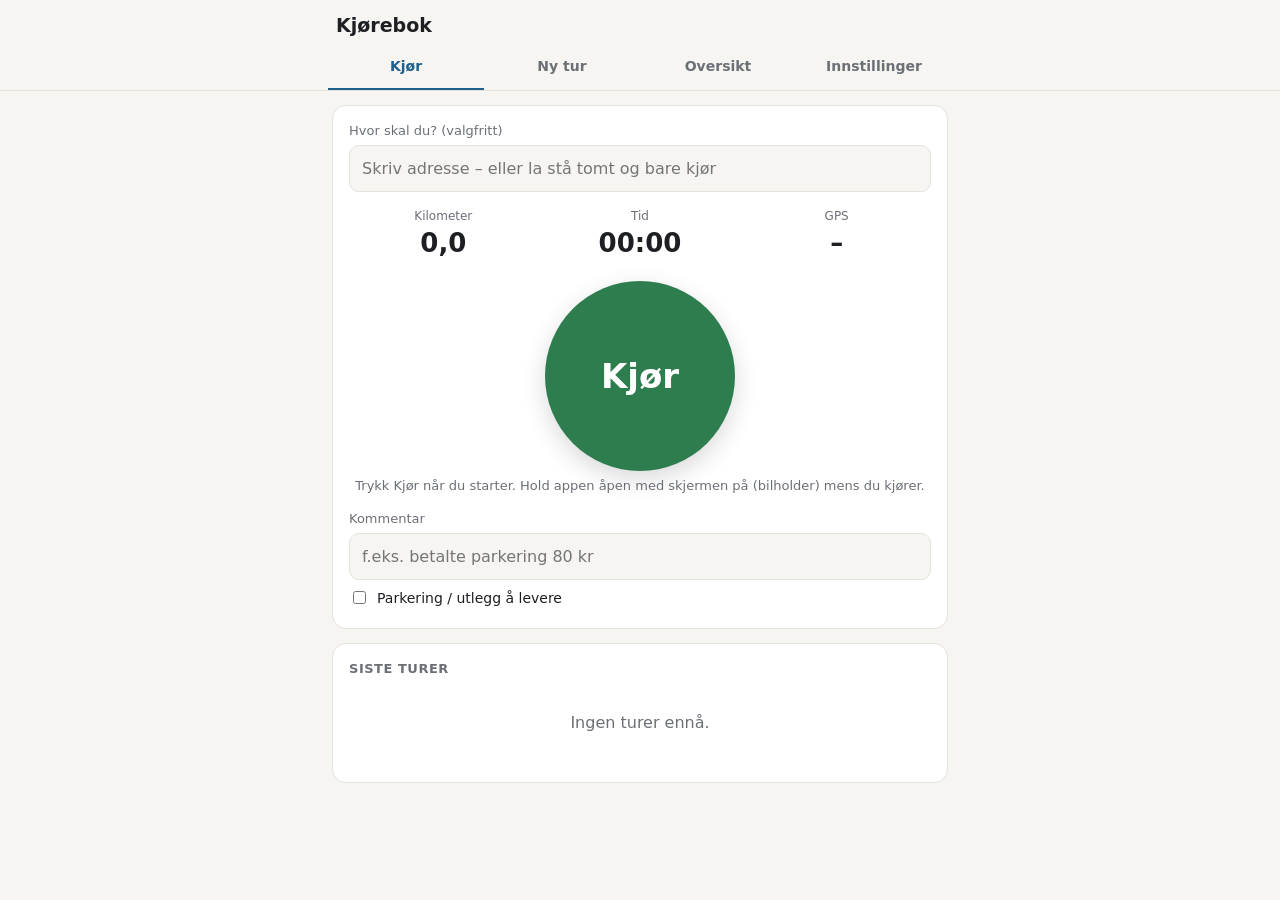
==== index.html @ b694afa5 "Add files via upload" ====
<!DOCTYPE html>
<html lang="no">
<head>
<meta charset="utf-8">
<meta name="viewport" content="width=device-width, initial-scale=1, viewport-fit=cover">
<meta name="theme-color" content="#1f5f8b">
<title>Kjørebok</title>
<link rel="manifest" href="manifest.webmanifest">
<link rel="icon" href="icons/icon-192.png">
<link rel="apple-touch-icon" href="icons/icon-192.png">
<link rel="stylesheet" href="style.css">
</head>
<body>
<header>
  <div class="top"><h1>Kjørebok</h1><span id="status"></span></div>
  <nav>
    <button data-tab="kjor" class="on">Kjør</button>
    <button data-tab="ny">Ny tur</button>
    <button data-tab="oversikt">Oversikt</button>
    <button data-tab="innst">Innstillinger</button>
  </nav>
</header>

<main>
<!-- KJØR -->
<section id="kjor" class="on">
  <div class="card drive">
    <div class="place dest" id="destWrap">
      <label for="d-dest" style="text-align:left">Hvor skal du? (valgfritt)</label>
      <input id="d-dest" placeholder="Skriv adresse – eller la stå tomt og bare kjør">
    </div>
    <div class="drive-stats">
      <div><span>Kilometer</span><b id="d-km">0,0</b></div>
      <div><span>Tid</span><b id="d-time">00:00</b></div>
      <div><span>GPS</span><b id="d-gps">–</b></div>
    </div>
    <button id="driveBtn" class="drivebtn">Kjør</button>
    <p class="hint center" id="driveHint">Trykk Kjør når du starter. Hold appen åpen med skjermen på (bilholder) mens du kjører.</p>
    <div style="text-align:left;margin-top:14px">
      <label for="d-note">Kommentar</label>
      <input id="d-note" placeholder="f.eks. betalte parkering 80 kr">
      <label class="toggle" style="margin-top:8px"><input type="checkbox" id="d-park"> Parkering / utlegg å levere</label>
    </div>
  </div>

  <div class="card" id="expenseCard" hidden>
    <h2>Utlegg å levere</h2>
    <div id="expenses"></div>
  </div>

  <div class="card" id="draftsCard" hidden>
    <h2>Til gjennomgang</h2>
    <div id="drafts"></div>
  </div>

  <div class="card" id="recentCard">
    <h2>Siste turer</h2>
    <div id="recent"></div>
  </div>
</section>

<!-- NY TUR / REDIGER -->
<section id="ny">
  <form class="card" id="tripform" autocomplete="off">
    <h2 id="formtitle">Registrer tur</h2>
    <div class="row">
      <div><label for="f-date">Dato</label><input type="date" id="f-date" required></div>
      <div><label for="f-time">Starttid</label><input type="time" id="f-time"></div>
    </div>
    <label>Strekning</label>
    <div id="places" class="places"></div>
    <div class="actions" style="margin:6px 0 12px">
      <button type="button" class="btn small ghost" id="addVia">+ Via</button>
      <button type="button" class="btn small ghost" id="homeBtn" title="Sett siste stopp lik start">↺ Tilbake til start</button>
      <span class="hint" id="routeInfo"></span>
    </div>
    <div class="full">
      <label>Formål</label>
      <div class="chips" id="purposechips"></div>
      <input id="f-purpose" style="margin-top:8px" placeholder="Eller skriv eget formål" list="dl-purpose">
    </div>
    <div class="full"><label for="f-project">Prosjekt / byggeplass</label><input id="f-project" list="dl-project"></div>
    <div class="row">
      <div><label for="f-km">Kilometer (totalt)</label><input id="f-km" inputmode="decimal" required></div>
      <div><label for="f-toll">Bompenger (kr, estimat)</label><input id="f-toll" inputmode="decimal"></div>
    </div>
    <div id="kmChoice" class="hint" hidden></div>
    <div id="tollList" class="tolls"></div>
    <div class="full"><label for="f-note">Kommentar</label><input id="f-note" placeholder="Passasjerer, parkering …"></div>
    <div class="row">
      <div style="display:flex;align-items:center"><label class="toggle" style="margin:0"><input type="checkbox" id="f-park"> Parkering / utlegg</label></div>
      <div><label for="f-parkAmt">Beløp (kr)</label><input id="f-parkAmt" inputmode="decimal"></div>
    </div>
    <label class="toggle full"><input type="checkbox" id="f-expDone"> Utlegg er levert</label>
    <div class="actions">
      <button class="btn" type="submit" id="savebtn">Lagre tur</button>
      <button class="btn ghost" type="button" id="cancelEdit" hidden>Avbryt</button>
      <button class="btn danger" type="button" id="deleteTrip" hidden>Slett</button>
    </div>
  </form>
</section>

<!-- OVERSIKT -->
<section id="oversikt">
  <div class="monthbar"><select id="month"></select></div>
  <div class="stats">
    <div class="stat"><span>Turer</span><b id="s-count">0</b></div>
    <div class="stat"><span>Kilometer</span><b id="s-km">0</b></div>
    <div class="stat"><span>Bompenger</span><b id="s-toll">0</b></div>
  </div>
  <div class="card">
    <h2>Til kjøredagboken</h2>
    <div class="actions">
      <button class="btn" id="copyTsv">Kopier som tabell</button>
      <button class="btn ghost" id="dlCsv">Last ned CSV</button>
      <button class="btn ghost" id="shareText">Del</button>
    </div>
    <p class="hint">Tabellen limes rett inn i Excel. Kolonner: Dato, Start, Fra, Via, Til, Formål, Prosjekt, Km, Bompenger, Notat.</p>
  </div>
  <div class="card list" id="list"></div>
  <div class="card">
    <h2>Steder i perioden</h2>
    <div id="placesSummary"></div>
  </div>
</section>

<!-- INNSTILLINGER -->
<section id="innst">
  <form class="card" id="settingsform" autocomplete="off">
    <h2>TomTom</h2>
    <label for="s-key">API-nøkkel</label>
    <input id="s-key" placeholder="Lim inn nøkkel fra developer.tomtom.com">
    <p class="hint">Gir adresseforslag, kjøreavstand og stedsnavn. Uten nøkkel må du skrive km selv.</p>
    <h2 style="margin-top:18px">Standarder</h2>
    <label for="s-home">Standard startsted (kontor)</label>
    <input id="s-home" placeholder="f.eks. Sundtkvartalet, Oslo">
    <label for="s-purpose" style="margin-top:10px">Standard formål</label>
    <input id="s-purpose" list="dl-purpose">
    <label class="toggle" style="margin-top:12px"><input type="checkbox" id="s-route"> Bruk TomTom-rute-km i stedet for GPS-km etter sporing</label>
    <div class="actions" style="margin-top:14px"><button class="btn" type="submit">Lagre innstillinger</button></div>
  </form>
  <div class="card">
    <h2>Bomstasjoner</h2>
    <p class="hint" id="tollStatus">Ikke lastet.</p>
    <div class="actions"><button class="btn ghost" id="loadTolls">Oppdater fra Statens vegvesen</button></div>
  </div>
  <div class="card">
    <h2>Sikkerhetskopi</h2>
    <p class="hint">Turene lagres bare på denne telefonen. Ta sikkerhetskopi av og til.</p>
    <div class="actions">
      <button class="btn ghost" id="backup">Last ned sikkerhetskopi</button>
      <label class="btn ghost" for="restore" style="margin:0">Gjenopprett …</label>
      <input type="file" id="restore" accept="application/json" hidden>
    </div>
  </div>
  <div class="card">
    <h2>Automatisk start/stopp</h2>
    <p class="hint">Åpne <code id="autoStart"></code> for å starte og <code id="autoStop"></code> for å stoppe. Bruk disse i MacroDroid når telefonen kobles til/fra bilens Bluetooth (se guiden).</p>
  </div>
</section>
</main>

<datalist id="dl-project"></datalist>
<datalist id="dl-purpose"></datalist>
<div id="toast"></div>
<script src="app.js"></script>
</body>
</html>
---- style.css ----
:root{
  --bg:#f6f5f2;--card:#fff;--ink:#1d1f23;--muted:#6b6f76;--line:#e4e2dd;
  --accent:#1f5f8b;--accent-soft:#e6eff6;--go:#2e7d4f;--stop:#b3412f;--warn:#9a6a00;--radius:14px;
}
@media (prefers-color-scheme:dark){
  :root{--bg:#121315;--card:#1c1e21;--ink:#ecebe8;--muted:#9a9ea6;--line:#2e3135;--accent:#6fb1e0;--accent-soft:#1c2a35;--go:#4fb07a;--stop:#e0705c;--warn:#e0b44f}
}
*{box-sizing:border-box;-webkit-tap-highlight-color:transparent}
html,body{margin:0;background:var(--bg);color:var(--ink);font:16px/1.45 system-ui,-apple-system,"Segoe UI",Roboto,sans-serif}
header{position:sticky;top:0;z-index:5;background:var(--bg);border-bottom:1px solid var(--line);padding-top:env(safe-area-inset-top)}
.top{max-width:640px;margin:0 auto;padding:12px 16px 0;display:flex;justify-content:space-between;align-items:baseline}
h1{font-size:19px;margin:0}
#status{font-size:12px;color:var(--muted)}
nav{max-width:640px;margin:0 auto;display:flex;padding:6px 8px 0}
nav button{flex:1;border:0;background:none;color:var(--muted);font:inherit;font-size:14px;font-weight:600;padding:10px 4px 12px;border-bottom:2px solid transparent}
nav button.on{color:var(--accent);border-bottom-color:var(--accent)}
main{max-width:640px;margin:0 auto;padding:14px 12px calc(80px + env(safe-area-inset-bottom))}
section{display:none}section.on{display:block}
.card{background:var(--card);border:1px solid var(--line);border-radius:var(--radius);padding:16px;margin-bottom:14px}
.card h2{font-size:13px;margin:0 0 12px;color:var(--muted);font-weight:600;text-transform:uppercase;letter-spacing:.04em}
label{display:block;font-size:13px;color:var(--muted);margin:0 0 4px}
input,select{width:100%;font:inherit;color:var(--ink);background:var(--bg);border:1px solid var(--line);border-radius:10px;padding:11px 12px}
input:focus,select:focus{outline:2px solid var(--accent);outline-offset:-1px;border-color:transparent}
.row{display:grid;grid-template-columns:1fr 1fr;gap:10px;margin-bottom:12px}
.full{margin-bottom:12px}
.hint{font-size:13px;color:var(--muted);margin:6px 0 0}
.center{text-align:center}
.btn{display:inline-block;border:0;border-radius:10px;padding:11px 16px;font:inherit;font-weight:600;background:var(--accent);color:#fff;cursor:pointer;text-align:center}
.btn.ghost{background:var(--accent-soft);color:var(--accent)}
.btn.small{padding:7px 11px;font-size:14px}
.btn.danger{background:none;color:var(--stop)}
.btn:disabled{opacity:.5}
.actions{display:flex;gap:8px;flex-wrap:wrap;align-items:center}
.chips{display:flex;flex-wrap:wrap;gap:6px}
.chip{border:1px solid var(--line);background:var(--bg);color:var(--ink);border-radius:999px;padding:7px 12px;font:inherit;font-size:14px}
.chip.on{background:var(--accent);border-color:var(--accent);color:#fff}
.toggle{display:flex;gap:8px;align-items:center;color:var(--ink);font-size:14px}
.toggle input{width:auto}
code{font-size:12px;word-break:break-all}

.drive{text-align:center}
.drive .dest{position:relative;text-align:left;margin-bottom:16px}
.drive .dest .sugg{left:0}
.exp{display:flex;justify-content:space-between;align-items:center;gap:8px;padding:8px 0;border-bottom:1px solid var(--line);font-size:14px}
.exp:last-child{border-bottom:0}
.pl{display:flex;justify-content:space-between;gap:10px;padding:8px 0;border-bottom:1px solid var(--line);font-size:14px}
.pl:last-child{border-bottom:0}
.pl .s{color:var(--muted);font-size:12px}
.drive-stats{display:grid;grid-template-columns:repeat(3,1fr);gap:8px;margin-bottom:18px}
.drive-stats span{display:block;font-size:12px;color:var(--muted)}
.drive-stats b{font-size:26px;font-variant-numeric:tabular-nums}
.drivebtn{width:190px;height:190px;border-radius:50%;border:0;background:var(--go);color:#fff;font:700 34px/1 system-ui,sans-serif;box-shadow:0 8px 24px rgba(0,0,0,.15)}
.drivebtn.on{background:var(--stop)}
.drivebtn.on::after{content:"";display:block}

.places .place{position:relative;display:flex;gap:6px;align-items:center;margin-bottom:8px}
.places .place .dot{flex:0 0 22px;height:22px;border-radius:50%;background:var(--accent-soft);color:var(--accent);font-size:12px;font-weight:700;display:flex;align-items:center;justify-content:center}
.places .place input.ok{border-color:var(--go)}
.places .place .rm{border:0;background:none;color:var(--muted);font-size:18px;padding:4px 6px}
.sugg{position:absolute;left:28px;right:0;top:100%;z-index:10;background:var(--card);border:1px solid var(--line);border-radius:10px;box-shadow:0 8px 24px rgba(0,0,0,.15);overflow:hidden}
.sugg button{display:block;width:100%;text-align:left;border:0;background:none;color:var(--ink);font:inherit;font-size:14px;padding:10px 12px;border-bottom:1px solid var(--line)}
.sugg button small{display:block;color:var(--muted);font-size:12px}

.tolls .toll{display:flex;justify-content:space-between;gap:8px;align-items:center;font-size:14px;padding:6px 0;border-bottom:1px solid var(--line)}
.tolls .toll label{display:flex;gap:8px;align-items:center;margin:0;color:var(--ink);font-size:14px}
.tolls .toll input{width:auto}

.trip{display:flex;justify-content:space-between;gap:10px;padding:11px 2px;border-bottom:1px solid var(--line)}
.trip:last-child{border-bottom:0}
.trip .t{font-weight:600}
.trip .s{font-size:13px;color:var(--muted)}
.trip .k{text-align:right;font-variant-numeric:tabular-nums;white-space:nowrap}
.trip.draft .t::before{content:"● ";color:var(--warn)}
.list .trip{cursor:pointer}
.stats{display:grid;grid-template-columns:repeat(3,1fr);gap:10px;margin-bottom:14px}
.stat{background:var(--card);border:1px solid var(--line);border-radius:var(--radius);padding:12px}
.stat span{display:block;font-size:12px;color:var(--muted)}
.stat b{font-size:21px;font-variant-numeric:tabular-nums}
.monthbar{margin-bottom:14px}
.empty{color:var(--muted);text-align:center;padding:16px}
#toast{position:fixed;left:50%;bottom:calc(20px + env(safe-area-inset-bottom));transform:translateX(-50%) translateY(140px);background:var(--ink);color:var(--bg);padding:10px 16px;border-radius:10px;font-size:14px;transition:transform .25s;z-index:20;max-width:92vw}
#toast{visibility:hidden}
#toast.show{transform:translateX(-50%) translateY(0);visibility:visible}
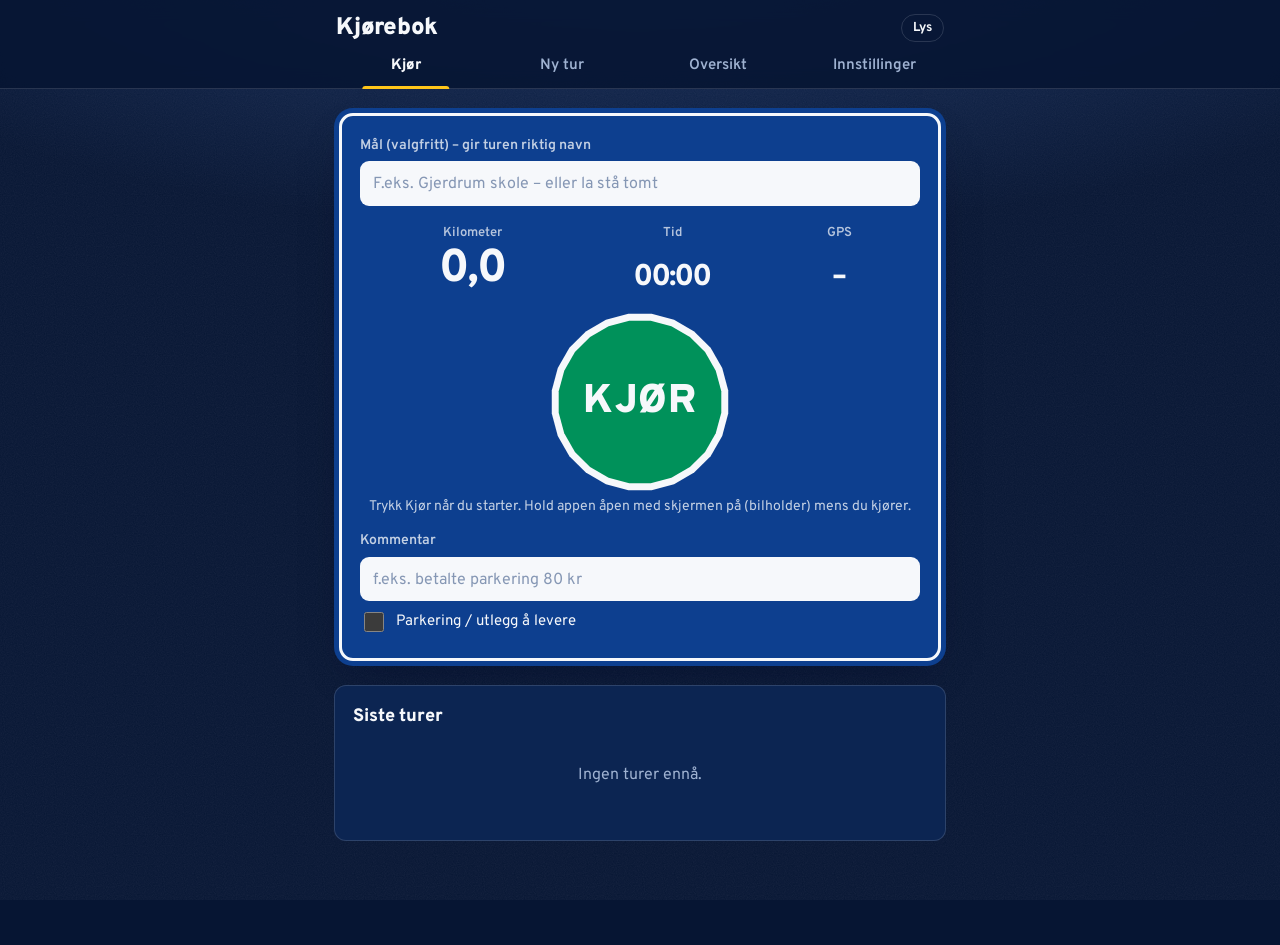
==== commit c4c3a41f: "Add files via upload" ====
--- a/index.html
+++ b/index.html
@@ -3,16 +3,20 @@
 <head>
 <meta charset="utf-8">
 <meta name="viewport" content="width=device-width, initial-scale=1, viewport-fit=cover">
-<meta name="theme-color" content="#1f5f8b">
+<meta name="theme-color" content="#061533">
+<script>try{document.documentElement.dataset.theme=localStorage.getItem("kb_theme")||"dark"}catch(e){document.documentElement.dataset.theme="dark"}</script>
 <title>Kjørebok</title>
 <link rel="manifest" href="manifest.webmanifest">
 <link rel="icon" href="icons/icon-192.png">
 <link rel="apple-touch-icon" href="icons/icon-192.png">
+<link rel="preconnect" href="https://fonts.googleapis.com">
+<link rel="preconnect" href="https://fonts.gstatic.com" crossorigin>
+<link rel="stylesheet" href="https://fonts.googleapis.com/css2?family=Overpass:wght@400;600;700;800;900&display=swap">
 <link rel="stylesheet" href="style.css">
 </head>
 <body>
 <header>
-  <div class="top"><h1>Kjørebok</h1><span id="status"></span></div>
+  <div class="top"><h1>Kjørebok</h1><span id="status"></span><button type="button" class="themebtn" id="themeBtn">Lys</button></div>
   <nav>
     <button data-tab="kjor" class="on">Kjør</button>
     <button data-tab="ny">Ny tur</button>
@@ -26,8 +30,8 @@
 <section id="kjor" class="on">
   <div class="card drive">
     <div class="place dest" id="destWrap">
-      <label for="d-dest" style="text-align:left">Hvor skal du? (valgfritt)</label>
-      <input id="d-dest" placeholder="Skriv adresse – eller la stå tomt og bare kjør">
+      <label for="d-dest">Mål (valgfritt) – gir turen riktig navn</label>
+      <input id="d-dest" placeholder="F.eks. Gjerdrum skole – eller la stå tomt">
     </div>
     <div class="drive-stats">
       <div><span>Kilometer</span><b id="d-km">0,0</b></div>
@@ -82,7 +86,7 @@
     <div class="full"><label for="f-project">Prosjekt / byggeplass</label><input id="f-project" list="dl-project"></div>
     <div class="row">
       <div><label for="f-km">Kilometer (totalt)</label><input id="f-km" inputmode="decimal" required></div>
-      <div><label for="f-toll">Bompenger (kr, estimat)</label><input id="f-toll" inputmode="decimal"></div>
+      <div><label for="f-toll">Bompenger (kr)</label><input id="f-toll" inputmode="decimal"></div>
     </div>
     <div id="kmChoice" class="hint" hidden></div>
     <div id="tollList" class="tolls"></div>
@@ -137,6 +141,13 @@
     <label for="s-purpose" style="margin-top:10px">Standard formål</label>
     <input id="s-purpose" list="dl-purpose">
     <label class="toggle" style="margin-top:12px"><input type="checkbox" id="s-route"> Bruk TomTom-rute-km i stedet for GPS-km etter sporing</label>
+    <h2 style="margin-top:18px">Bompenger</h2>
+    <label for="s-vehicle">Biltype</label>
+    <select id="s-vehicle"><option value="el">Elbil</option><option value="fossil">Bensin / diesel / hybrid</option></select>
+    <label for="s-elpct" style="margin-top:10px">Elbil betaler (% av ordinær takst)</label>
+    <input id="s-elpct" inputmode="decimal">
+    <label class="toggle" style="margin-top:12px"><input type="checkbox" id="s-autopass"> AutoPASS-avtale (20 % rabatt)</label>
+    <p class="hint">Takster, kjøreretning og timesregel hentes fra Statens vegvesen. Elbilandelen varierer mellom bompengeselskap (Fjellinjen i Oslo: 50 %).</p>
     <div class="actions" style="margin-top:14px"><button class="btn" type="submit">Lagre innstillinger</button></div>
   </form>
   <div class="card">
@@ -164,5 +175,6 @@
 <datalist id="dl-purpose"></datalist>
 <div id="toast"></div>
 <script src="app.js"></script>
+<script src="swipe.js"></script>
 </body>
 </html>
--- a/style.css
+++ b/style.css
@@ -1,83 +1,247 @@
-:root{
-  --bg:#f6f5f2;--card:#fff;--ink:#1d1f23;--muted:#6b6f76;--line:#e4e2dd;
-  --accent:#1f5f8b;--accent-soft:#e6eff6;--go:#2e7d4f;--stop:#b3412f;--warn:#9a6a00;--radius:14px;
-}
-@media (prefers-color-scheme:dark){
-  :root{--bg:#121315;--card:#1c1e21;--ink:#ecebe8;--muted:#9a9ea6;--line:#2e3135;--accent:#6fb1e0;--accent-soft:#1c2a35;--go:#4fb07a;--stop:#e0705c;--warn:#e0b44f}
-}
-*{box-sizing:border-box;-webkit-tap-highlight-color:transparent}
-html,body{margin:0;background:var(--bg);color:var(--ink);font:16px/1.45 system-ui,-apple-system,"Segoe UI",Roboto,sans-serif}
-header{position:sticky;top:0;z-index:5;background:var(--bg);border-bottom:1px solid var(--line);padding-top:env(safe-area-inset-top)}
-.top{max-width:640px;margin:0 auto;padding:12px 16px 0;display:flex;justify-content:space-between;align-items:baseline}
-h1{font-size:19px;margin:0}
-#status{font-size:12px;color:var(--muted)}
-nav{max-width:640px;margin:0 auto;display:flex;padding:6px 8px 0}
-nav button{flex:1;border:0;background:none;color:var(--muted);font:inherit;font-size:14px;font-weight:600;padding:10px 4px 12px;border-bottom:2px solid transparent}
-nav button.on{color:var(--accent);border-bottom-color:var(--accent)}
-main{max-width:640px;margin:0 auto;padding:14px 12px calc(80px + env(safe-area-inset-bottom))}
-section{display:none}section.on{display:block}
-.card{background:var(--card);border:1px solid var(--line);border-radius:var(--radius);padding:16px;margin-bottom:14px}
-.card h2{font-size:13px;margin:0 0 12px;color:var(--muted);font-weight:600;text-transform:uppercase;letter-spacing:.04em}
-label{display:block;font-size:13px;color:var(--muted);margin:0 0 4px}
-input,select{width:100%;font:inherit;color:var(--ink);background:var(--bg);border:1px solid var(--line);border-radius:10px;padding:11px 12px}
-input:focus,select:focus{outline:2px solid var(--accent);outline-offset:-1px;border-color:transparent}
-.row{display:grid;grid-template-columns:1fr 1fr;gap:10px;margin-bottom:12px}
-.full{margin-bottom:12px}
-.hint{font-size:13px;color:var(--muted);margin:6px 0 0}
-.center{text-align:center}
-.btn{display:inline-block;border:0;border-radius:10px;padding:11px 16px;font:inherit;font-weight:600;background:var(--accent);color:#fff;cursor:pointer;text-align:center}
-.btn.ghost{background:var(--accent-soft);color:var(--accent)}
-.btn.small{padding:7px 11px;font-size:14px}
-.btn.danger{background:none;color:var(--stop)}
-.btn:disabled{opacity:.5}
-.actions{display:flex;gap:8px;flex-wrap:wrap;align-items:center}
-.chips{display:flex;flex-wrap:wrap;gap:6px}
-.chip{border:1px solid var(--line);background:var(--bg);color:var(--ink);border-radius:999px;padding:7px 12px;font:inherit;font-size:14px}
-.chip.on{background:var(--accent);border-color:var(--accent);color:#fff}
-.toggle{display:flex;gap:8px;align-items:center;color:var(--ink);font-size:14px}
-.toggle input{width:auto}
-code{font-size:12px;word-break:break-all}
-
-.drive{text-align:center}
-.drive .dest{position:relative;text-align:left;margin-bottom:16px}
-.drive .dest .sugg{left:0}
-.exp{display:flex;justify-content:space-between;align-items:center;gap:8px;padding:8px 0;border-bottom:1px solid var(--line);font-size:14px}
-.exp:last-child{border-bottom:0}
-.pl{display:flex;justify-content:space-between;gap:10px;padding:8px 0;border-bottom:1px solid var(--line);font-size:14px}
-.pl:last-child{border-bottom:0}
-.pl .s{color:var(--muted);font-size:12px}
-.drive-stats{display:grid;grid-template-columns:repeat(3,1fr);gap:8px;margin-bottom:18px}
-.drive-stats span{display:block;font-size:12px;color:var(--muted)}
-.drive-stats b{font-size:26px;font-variant-numeric:tabular-nums}
-.drivebtn{width:190px;height:190px;border-radius:50%;border:0;background:var(--go);color:#fff;font:700 34px/1 system-ui,sans-serif;box-shadow:0 8px 24px rgba(0,0,0,.15)}
-.drivebtn.on{background:var(--stop)}
-.drivebtn.on::after{content:"";display:block}
-
-.places .place{position:relative;display:flex;gap:6px;align-items:center;margin-bottom:8px}
-.places .place .dot{flex:0 0 22px;height:22px;border-radius:50%;background:var(--accent-soft);color:var(--accent);font-size:12px;font-weight:700;display:flex;align-items:center;justify-content:center}
-.places .place input.ok{border-color:var(--go)}
-.places .place .rm{border:0;background:none;color:var(--muted);font-size:18px;padding:4px 6px}
-.sugg{position:absolute;left:28px;right:0;top:100%;z-index:10;background:var(--card);border:1px solid var(--line);border-radius:10px;box-shadow:0 8px 24px rgba(0,0,0,.15);overflow:hidden}
-.sugg button{display:block;width:100%;text-align:left;border:0;background:none;color:var(--ink);font:inherit;font-size:14px;padding:10px 12px;border-bottom:1px solid var(--line)}
-.sugg button small{display:block;color:var(--muted);font-size:12px}
-
-.tolls .toll{display:flex;justify-content:space-between;gap:8px;align-items:center;font-size:14px;padding:6px 0;border-bottom:1px solid var(--line)}
-.tolls .toll label{display:flex;gap:8px;align-items:center;margin:0;color:var(--ink);font-size:14px}
-.tolls .toll input{width:auto}
-
-.trip{display:flex;justify-content:space-between;gap:10px;padding:11px 2px;border-bottom:1px solid var(--line)}
-.trip:last-child{border-bottom:0}
-.trip .t{font-weight:600}
-.trip .s{font-size:13px;color:var(--muted)}
-.trip .k{text-align:right;font-variant-numeric:tabular-nums;white-space:nowrap}
-.trip.draft .t::before{content:"● ";color:var(--warn)}
-.list .trip{cursor:pointer}
-.stats{display:grid;grid-template-columns:repeat(3,1fr);gap:10px;margin-bottom:14px}
-.stat{background:var(--card);border:1px solid var(--line);border-radius:var(--radius);padding:12px}
-.stat span{display:block;font-size:12px;color:var(--muted)}
-.stat b{font-size:21px;font-variant-numeric:tabular-nums}
-.monthbar{margin-bottom:14px}
-.empty{color:var(--muted);text-align:center;padding:16px}
-#toast{position:fixed;left:50%;bottom:calc(20px + env(safe-area-inset-bottom));transform:translateX(-50%) translateY(140px);background:var(--ink);color:var(--bg);padding:10px 16px;border-radius:10px;font-size:14px;transition:transform .25s;z-index:20;max-width:92vw}
-#toast{visibility:hidden}
-#toast.show{transform:translateX(-50%) translateY(0);visibility:visible}
+/* Kjørebok – «Veiskilt»-tema.
+   Skiltblått bærer appen; grønt = kjør, rødt åttekant = stopp, refleksgult = noe du må gjøre. */
+:root {
+  --night: #061533;          /* bakgrunn, mørk modus */
+  --panel: #0c2552;          /* vanlige kort */
+  --sign: #0d3f8f;           /* skiltblå – Kjør-skiltet */
+  --white: #f6f8fb;          /* skilthvit */
+  --ink: #f6f8fb;
+  --muted: #9fb2d1;
+  --line: rgba(246, 248, 251, .14);
+  --field: #081d44;
+  --go: #00915a;             /* grønn skive */
+  --stop: #d3232c;           /* stopp-rød */
+  --warn: #ffc61a;           /* refleksgul */
+  --warn-ink: #1b1500;
+  --primary-bg: var(--white);
+  --primary-ink: #0a2a63;
+  --focus: #ffc61a;
+  --radius: 12px;
+  --font: "Overpass", "Trebuchet MS", sans-serif;
+  --circle: polygon(96.19% 69.13%, 89.67% 80.44%, 80.44% 89.67%, 69.13% 96.19%, 56.53% 99.57%, 43.47% 99.57%, 30.87% 96.19%, 19.56% 89.67%, 10.33% 80.44%, 3.81% 69.13%, 0.43% 56.53%, 0.43% 43.47%, 3.81% 30.87%, 10.33% 19.56%, 19.56% 10.33%, 30.87% 3.81%, 43.47% 0.43%, 56.53% 0.43%, 69.13% 3.81%, 80.44% 10.33%, 89.67% 19.56%, 96.19% 30.87%, 99.57% 43.47%, 99.57% 56.53%);
+  --octagon: polygon(100% 70.71%, 90.24% 80.47%, 80.47% 90.24%, 70.71% 100%, 56.9% 100%, 43.1% 100%, 29.29% 100%, 19.53% 90.24%, 9.76% 80.47%, 0% 70.71%, 0% 56.9%, 0% 43.1%, 0% 29.29%, 9.76% 19.53%, 19.53% 9.76%, 29.29% 0%, 43.1% 0%, 56.9% 0%, 70.71% 0%, 80.47% 9.76%, 90.24% 19.53%, 100% 29.29%, 100% 43.1%, 100% 56.9%);
+  color-scheme: dark;
+}
+html[data-theme="light"] {
+  --night: #e8ecf1;          /* betonglys */
+  --panel: #ffffff;
+  --ink: #0b2350;
+  --muted: #5a6c88;
+  --line: rgba(11, 35, 80, .13);
+  --field: #f3f5f8;
+  --primary-bg: var(--sign);
+  --primary-ink: #ffffff;
+  --focus: #0d3f8f;
+  --warn: #ffc61a;
+  color-scheme: light;
+}
+
+* { box-sizing: border-box; -webkit-tap-highlight-color: transparent; }
+html, body { margin: 0; }
+body {
+  font: 400 16px/1.45 var(--font);
+  color: var(--ink);
+  background-color: var(--night);
+  /* gatelys ovenfra + svakt asfaltkorn */
+  background-image:
+    radial-gradient(120% 60% at 50% -10%, rgba(90, 140, 230, .28), transparent 60%),
+    url("data:image/svg+xml,%3Csvg xmlns='http://www.w3.org/2000/svg' width='160' height='160'%3E%3Cfilter id='n'%3E%3CfeTurbulence type='fractalNoise' baseFrequency='.9' numOctaves='2' stitchTiles='stitch'/%3E%3CfeColorMatrix values='0 0 0 0 1 0 0 0 0 1 0 0 0 0 1 0 0 0 .06 0'/%3E%3C/filter%3E%3Crect width='100%25' height='100%25' filter='url(%23n)'/%3E%3C/svg%3E");
+  background-attachment: fixed;
+  min-height: 100vh;
+  font-feature-settings: "tnum" 1;
+  overflow-x: hidden;
+}
+html[data-theme="light"] body {
+  background-image:
+    radial-gradient(120% 60% at 50% -10%, rgba(13, 63, 143, .10), transparent 60%),
+    url("data:image/svg+xml,%3Csvg xmlns='http://www.w3.org/2000/svg' width='160' height='160'%3E%3Cfilter id='n'%3E%3CfeTurbulence type='fractalNoise' baseFrequency='.9' numOctaves='2' stitchTiles='stitch'/%3E%3CfeColorMatrix values='0 0 0 0 0 0 0 0 0 0 0 0 0 0 0 0 0 0 .05 0'/%3E%3C/filter%3E%3Crect width='100%25' height='100%25' filter='url(%23n)'/%3E%3C/svg%3E");
+}
+
+/* ---------- topp og faner ---------- */
+header {
+  position: sticky; top: 0; z-index: 5;
+  padding-top: env(safe-area-inset-top);
+  background: color-mix(in srgb, var(--night) 88%, transparent);
+  backdrop-filter: blur(10px); -webkit-backdrop-filter: blur(10px);
+  border-bottom: 1px solid var(--line);
+}
+.top { max-width: 640px; margin: 0 auto; padding: 14px 16px 2px; display: flex; align-items: center; gap: 10px; }
+h1 { font-size: 24px; font-weight: 900; letter-spacing: -.01em; margin: 0; line-height: 1; }
+#status { font-size: 13px; color: var(--muted); margin-left: auto; }
+.badge { font-size: 12px; font-weight: 700; background: var(--warn); color: var(--warn-ink); border-radius: 4px; padding: 3px 7px 2px; }
+.themebtn {
+  font: 700 13px/1 var(--font); color: var(--ink); background: transparent;
+  border: 1.5px solid var(--line); border-radius: 999px; padding: 7px 11px 6px; cursor: pointer;
+}
+nav { position: relative; max-width: 640px; margin: 0 auto; display: flex; padding: 0 8px; }
+nav button {
+  flex: 1; border: 0; background: none; cursor: pointer;
+  font: 600 15px/1 var(--font); color: var(--muted);
+  padding: 14px 4px 15px; transition: color .2s;
+}
+nav button.on { color: var(--ink); font-weight: 800; }
+.nav-ind { position: absolute; left: 0; bottom: -1px; height: 3px; width: 60px; border-radius: 3px 3px 0 0; background: var(--warn); }
+.nav-ind.anim { transition: transform .32s cubic-bezier(.3, .8, .3, 1), width .32s cubic-bezier(.3, .8, .3, 1); }
+html[data-theme="light"] .nav-ind { background: var(--sign); }
+
+main { max-width: 640px; margin: 0 auto; padding: 18px 14px calc(90px + env(safe-area-inset-bottom)); }
+section { display: none; }
+section.on { display: block; will-change: transform; transition: transform .25s cubic-bezier(.3, .8, .3, 1), opacity .25s; }
+main[data-dir="next"] section.on { animation: fromRight .32s cubic-bezier(.3, .8, .3, 1); }
+main[data-dir="prev"] section.on { animation: fromLeft .32s cubic-bezier(.3, .8, .3, 1); }
+@keyframes fromRight { from { transform: translateX(42px); opacity: .2; } }
+@keyframes fromLeft { from { transform: translateX(-42px); opacity: .2; } }
+
+/* ---------- kort ---------- */
+.card { background: var(--panel); border: 1px solid var(--line); border-radius: var(--radius); padding: 18px; margin-bottom: 14px; }
+.card h2 { font-size: 18px; font-weight: 800; margin: 0 0 12px; letter-spacing: -.005em; }
+html[data-theme="light"] .card:not(.drive) { box-shadow: 0 1px 0 rgba(11, 35, 80, .05); }
+
+/* Kjør-skiltet: blå flate, hvit kantlinje innenfor kanten */
+.card.drive {
+  background: var(--sign); color: var(--white);
+  border: 3px solid var(--white); border-radius: 14px;
+  box-shadow: 0 0 0 5px var(--sign), 0 18px 40px -18px rgba(0, 10, 40, .7);
+  margin: 6px 5px 24px; padding: 20px 18px 18px; text-align: center;
+}
+.drive label, .drive .hint { color: rgba(246, 248, 251, .78); }
+.drive .dest { position: relative; text-align: left; margin-bottom: 18px; }
+.drive .dest .sugg { left: 0; }
+.drive input { background: var(--white); color: #0a2a63; border-color: transparent; }
+.drive input::placeholder { color: #6a7fa3; }
+.drive .toggle { color: var(--white); }
+.drive-stats { display: grid; grid-template-columns: 1.4fr 1fr 1fr; gap: 6px; margin-bottom: 20px; align-items: start; }
+.drive-stats div { text-align: center; }
+.drive-stats span { display: block; font-size: 13px; font-weight: 600; color: rgba(246, 248, 251, .72); }
+.drive-stats b { display: flex; align-items: flex-end; justify-content: center; height: 50px; font-size: 30px; font-weight: 800; line-height: 1; letter-spacing: -.02em; }
+.drive-stats div:first-child b { font-size: 46px; }
+
+/* Kjør = grønn skive, Stopp = rødt åttekantskilt */
+.drivebtn {
+  --fill: var(--go);
+  position: relative; isolation: isolate;
+  width: 178px; height: 178px; border: 0; padding: 0; cursor: pointer;
+  background: var(--white); color: var(--white);
+  clip-path: var(--circle);
+  font: 900 40px/1 var(--font); letter-spacing: .02em; text-transform: uppercase;
+  transition: clip-path .45s cubic-bezier(.5, 0, .2, 1), transform .15s;
+}
+.drivebtn::before {
+  content: ""; position: absolute; inset: 7px; z-index: -1;
+  background: var(--fill); clip-path: var(--circle);
+  transition: clip-path .45s cubic-bezier(.5, 0, .2, 1), background .3s;
+}
+.drivebtn:active { transform: scale(.97); }
+.drivebtn.on { --fill: var(--stop); clip-path: var(--octagon); font-size: 36px; }
+.drivebtn.on::before { clip-path: var(--octagon); }
+.drivebtn.on { animation: breathe 2.6s ease-in-out infinite; }
+@keyframes breathe { 50% { transform: scale(1.035); } }
+.drivebtn:focus-visible { outline: none; filter: drop-shadow(0 0 0 var(--focus)) drop-shadow(0 0 6px var(--focus)); }
+
+/* ---------- skjema ---------- */
+label { display: block; font-size: 14px; font-weight: 600; color: var(--muted); margin: 0 0 5px; }
+input, select {
+  width: 100%; font: 400 16px/1.3 var(--font); color: var(--ink);
+  background: var(--field); border: 1.5px solid var(--line); border-radius: 9px; padding: 12px 12px 10px;
+}
+input:focus, select:focus { outline: 2px solid var(--focus); outline-offset: 1px; }
+input::placeholder { color: var(--muted); opacity: .8; }
+.row { display: grid; grid-template-columns: 1fr 1fr; gap: 10px; margin-bottom: 14px; }
+.full { margin-bottom: 14px; }
+.hint { font-size: 14px; color: var(--muted); margin: 6px 0 0; }
+.center { text-align: center; }
+.toggle { display: flex; gap: 9px; align-items: center; color: var(--ink); font-size: 15px; font-weight: 400; }
+.toggle input { width: 20px; height: 20px; accent-color: var(--go); }
+code { font-size: 12px; word-break: break-all; }
+
+.btn {
+  display: inline-block; cursor: pointer; text-align: center;
+  font: 800 16px/1 var(--font); border-radius: 9px; padding: 13px 18px 11px;
+  border: 1.5px solid transparent; background: var(--primary-bg); color: var(--primary-ink);
+}
+.btn.ghost { background: transparent; color: var(--ink); border-color: var(--line); }
+.btn.small { padding: 8px 12px 7px; font-size: 14px; }
+.btn.danger { background: none; color: var(--stop); border-color: transparent; }
+.btn:disabled { opacity: .5; }
+.btn:focus-visible, .chip:focus-visible, nav button:focus-visible, .themebtn:focus-visible { outline: 2px solid var(--focus); outline-offset: 2px; }
+.actions { display: flex; gap: 8px; flex-wrap: wrap; align-items: center; }
+
+.chips { display: flex; flex-wrap: wrap; gap: 7px; }
+.chip { border: 1.5px solid var(--line); background: transparent; color: var(--ink); border-radius: 999px; padding: 8px 13px 6px; font: 600 14px/1 var(--font); cursor: pointer; }
+.chip.on { background: var(--primary-bg); color: var(--primary-ink); border-color: transparent; }
+
+.places .place { position: relative; display: flex; gap: 6px; align-items: center; margin-bottom: 8px; }
+.places .place .dot { flex: 0 0 24px; height: 24px; border-radius: 6px; background: var(--sign); color: var(--white); font-size: 13px; font-weight: 800; display: flex; align-items: center; justify-content: center; }
+.places .place input.ok { border-color: color-mix(in srgb, var(--go) 70%, transparent); }
+.places .place .gps { flex: 0 0 auto; border: 1.5px solid var(--line); background: transparent; border-radius: 9px; padding: 10px 10px 9px; font-size: 16px; line-height: 1; cursor: pointer; }
+.places .place .gps:disabled { opacity: .6; }
+.places .place .rm { border: 0; background: none; color: var(--muted); font-size: 18px; padding: 4px 6px; cursor: pointer; }
+.sugg { position: absolute; left: 30px; right: 0; top: 100%; z-index: 10; background: var(--panel); border: 1.5px solid var(--line); border-radius: 10px; box-shadow: 0 14px 30px -10px rgba(0, 0, 0, .45); overflow: hidden; }
+.sugg button { display: block; width: 100%; text-align: left; border: 0; border-bottom: 1px solid var(--line); background: none; color: var(--ink); font: 600 15px/1.3 var(--font); padding: 11px 12px 9px; cursor: pointer; }
+.sugg button small { display: block; color: var(--muted); font-size: 13px; font-weight: 400; }
+
+.tolls .toll { display: flex; justify-content: space-between; gap: 8px; align-items: center; font-size: 15px; padding: 8px 0; border-bottom: 1px solid var(--line); }
+.tolls .toll label { display: flex; gap: 8px; align-items: center; margin: 0; color: var(--ink); font-size: 15px; font-weight: 400; }
+.tolls .toll input { width: 18px; height: 18px; accent-color: var(--go); }
+.tolls .toll span:last-child { font-weight: 800; }
+
+/* ---------- lister ---------- */
+.trip { display: flex; justify-content: space-between; gap: 12px; padding: 12px 2px; border-bottom: 1px solid var(--line); }
+.trip:last-child { border-bottom: 0; }
+.trip .t { font-weight: 700; font-size: 16px; }
+.trip .s { font-size: 13px; color: var(--muted); margin-top: 2px; }
+.trip .k { text-align: right; white-space: nowrap; }
+.trip .k b { font-size: 20px; font-weight: 800; letter-spacing: -.01em; }
+.trip.draft .t::before { content: ""; display: inline-block; width: 9px; height: 9px; margin-right: 7px; border-radius: 2px; transform: rotate(45deg) translateY(-1px); background: var(--warn); }
+.list .trip, #drafts .trip, #recent .trip { cursor: pointer; }
+
+/* Utlegg å levere: gult opplysningsskilt */
+#expenseCard { background: var(--warn); color: var(--warn-ink); border-color: transparent; }
+#expenseCard h2 { color: var(--warn-ink); }
+#expenseCard .hint { color: rgba(27, 21, 0, .72); }
+#expenseCard .btn.ghost { color: var(--warn-ink); border-color: rgba(27, 21, 0, .35); }
+.exp { display: flex; justify-content: space-between; align-items: center; gap: 8px; padding: 9px 0; border-bottom: 1px solid rgba(27, 21, 0, .16); font-size: 15px; }
+.exp:last-child { border-bottom: 0; }
+
+.pl { display: flex; justify-content: space-between; gap: 10px; padding: 9px 0; border-bottom: 1px solid var(--line); font-size: 15px; }
+.pl:last-child { border-bottom: 0; }
+.pl .s { color: var(--muted); font-size: 13px; }
+.pl b { font-size: 18px; font-weight: 800; }
+
+.stats { display: grid; grid-template-columns: repeat(3, 1fr); gap: 10px; margin-bottom: 14px; }
+.stat { background: var(--panel); border: 1px solid var(--line); border-radius: var(--radius); padding: 13px 14px 11px; }
+.stat span { display: block; font-size: 13px; font-weight: 600; color: var(--muted); }
+.stat b { display: block; font-size: 28px; font-weight: 800; letter-spacing: -.02em; line-height: 1.1; }
+.monthbar { margin-bottom: 14px; }
+.monthbar select { font-weight: 700; font-size: 17px; }
+.empty { color: var(--muted); text-align: center; padding: 18px 8px; }
+
+#toast {
+  position: fixed; left: 50%; bottom: calc(22px + env(safe-area-inset-bottom)); z-index: 20; max-width: 92vw;
+  transform: translateX(-50%) translateY(140px); visibility: hidden;
+  background: var(--white); color: #0a2a63; font: 700 15px/1.3 var(--font);
+  padding: 12px 18px 10px; border-radius: 10px; box-shadow: 0 10px 30px -8px rgba(0, 0, 0, .5);
+  transition: transform .3s cubic-bezier(.3, .8, .3, 1);
+}
+html[data-theme="light"] #toast { background: var(--sign); color: var(--white); }
+#toast.show { transform: translateX(-50%) translateY(0); visibility: visible; }
+
+/* ---------- ett orkestrert øyeblikk ved oppstart ---------- */
+.boot .card.drive { animation: signIn .7s cubic-bezier(.2, .8, .2, 1) both; }
+.boot .drivebtn { animation: discIn .6s .35s cubic-bezier(.2, 1.3, .4, 1) both; }
+.boot #kjor > .card:not(.drive) { animation: rise .5s cubic-bezier(.2, .8, .2, 1) both; }
+.boot #kjor > .card:nth-child(2) { animation-delay: .5s; }
+.boot #kjor > .card:nth-child(3) { animation-delay: .6s; }
+.boot #kjor > .card:nth-child(4) { animation-delay: .7s; }
+@keyframes signIn { from { transform: perspective(700px) rotateX(-14deg) translateY(-10px); opacity: 0; } }
+@keyframes discIn { from { transform: scale(.6); opacity: 0; } }
+@keyframes rise { from { transform: translateY(12px); opacity: 0; } }
+
+@media (prefers-reduced-motion: reduce) {
+  *, *::before, *::after { animation: none !important; transition-duration: .01ms !important; }
+}
+@media (max-width: 380px) {
+  .drive-stats div:first-child b { font-size: 38px; }
+  .drive-stats b { font-size: 24px; }
+  nav button { font-size: 14px; }
+}
